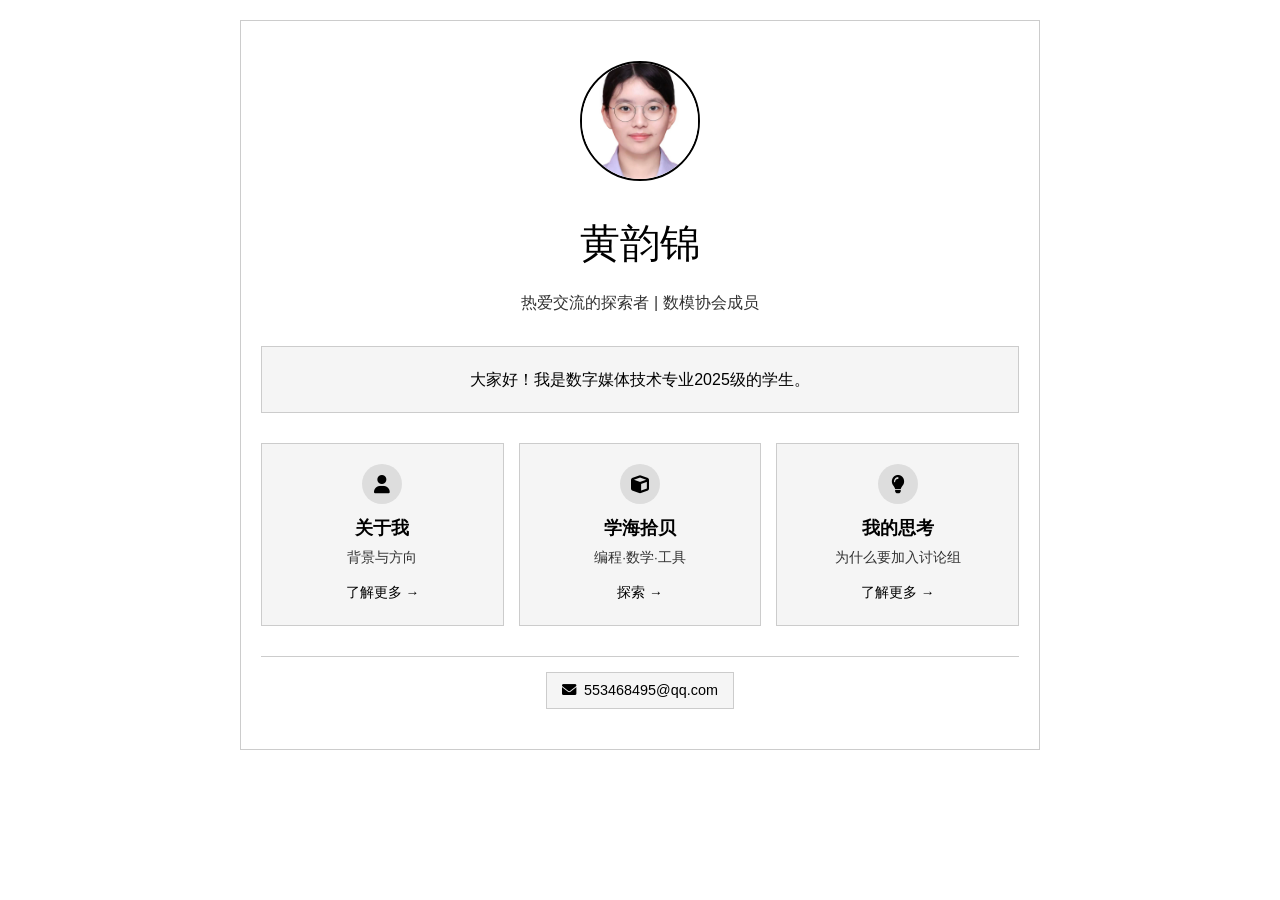
==== index.html @ 9736b28d "Add files via upload" ====
<!DOCTYPE html>
<html lang="zh-CN">
<head>
    <meta charset="UTF-8">
    <meta name="viewport" content="width=device-width, initial-scale=1.0">
    <title>主页 | 黄韵锦</title>
    <style>
        * { margin: 0; padding: 0; box-sizing: border-box; }
        body {
            font-family: -apple-system, BlinkMacSystemFont, 'Segoe UI', Roboto, sans-serif;
            line-height: 1.6;
            color: #000;
            background-color: #fff;
            padding: 20px;
            min-height: 100vh;
        }
        .container {
            max-width: 800px;
            margin: 0 auto;
            background-color: #fff;
            padding: 40px 20px;
            border: 1px solid #ccc;
        }
        .avatar-wrapper { text-align: center; margin-bottom: 30px; }
        .avatar {
            width: 120px; height: 120px; margin: 0 auto;
            border-radius: 50%; overflow: hidden;
            border: 2px solid #000;
        }
        .avatar-img { width: 100%; height: 100%; object-fit: cover; }
        .title-wrapper { text-align: center; margin-bottom: 15px; }
        h1 { font-size: 2.5rem; color: #000; margin-bottom: 5px; font-weight: normal; }
        .subtitle { text-align: center; color: #333; font-size: 1rem; margin-bottom: 30px; }
        .intro-card {
            background-color: #f5f5f5;
            padding: 20px;
            margin-bottom: 30px;
            border: 1px solid #ccc;
        }
        .intro-text { color: #000; text-align: center; }
        .nav-cards { display: grid; grid-template-columns: repeat(3, 1fr); gap: 15px; margin-bottom: 30px; }
        .nav-card {
            background-color: #f5f5f5;
            padding: 20px 15px;
            text-align: center;
            border: 1px solid #ccc;
            cursor: pointer;
        }
        .card-icon {
            width: 40px; height: 40px; margin: 0 auto 10px;
            background-color: #ddd;
            border-radius: 50%;
            display: flex; align-items: center; justify-content: center;
        }
        .card-icon i { font-size: 18px; color: #000; }
        .nav-card h3 { font-size: 1.1rem; margin-bottom: 5px; color: #000; }
        .nav-card p { font-size: 0.85rem; color: #333; margin-bottom: 10px; }
        .card-link { color: #000; font-size: 0.85rem; }
        .contact-info { text-align: center; margin-top: 30px; padding-top: 15px; border-top: 1px solid #ccc; }
        .email-display {
            display: inline-flex; align-items: center; gap: 8px;
            color: #000; font-size: 0.9rem;
            padding: 6px 15px; background-color: #f5f5f5;
            border: 1px solid #ccc;
        }
        .email-display i { color: #000; }
        @media (max-width: 600px) {
            .nav-cards { grid-template-columns: 1fr; }
            h1 { font-size: 2rem; }
        }
    </style>
    <link rel="stylesheet" href="https://cdnjs.cloudflare.com/ajax/libs/font-awesome/6.0.0/css/all.min.css">
</head>
<body>
    <div class="container">
        <div class="avatar-wrapper">
            <div class="avatar">
                <img src="images/avatar.jpg" alt="头像" class="avatar-img" onerror="this.style.display='none'; this.parentElement.innerHTML='<div style=display:flex;align-items:center;justify-content:center;width:100%;height:100%;background:#ddd;color:#000;font-size:48px>黄</div>'">
            </div>
        </div>
        <div class="title-wrapper">
            <h1>黄韵锦</h1>
        </div>
        <p class="subtitle">热爱交流的探索者 | 数模协会成员</p>
        <div class="intro-card">
            <p class="intro-text">大家好！我是数字媒体技术专业2025级的学生。</p>
        </div>
        <div class="nav-cards">
            <div class="nav-card" onclick="location.href='about.html'">
                <div class="card-icon"><i class="fas fa-user"></i></div>
                <h3>关于我</h3>
                <p>背景与方向</p>
                <span class="card-link">了解更多 →</span>
            </div>
            <div class="nav-card" onclick="location.href='skills.html'">
                <div class="card-icon"><i class="fas fa-cube"></i></div>
                <h3>学海拾贝</h3>
                <p>编程·数学·工具</p>
                <span class="card-link">探索 →</span>
            </div>
            <div class="nav-card" onclick="location.href='thinking.html'">
                <div class="card-icon"><i class="fas fa-lightbulb"></i></div>
                <h3>我的思考</h3>
                <p>为什么要加入讨论组</p>
                <span class="card-link">了解更多 →</span>
            </div>
        </div>
        <div class="contact-info">
            <div class="email-display">
                <i class="fas fa-envelope"></i>
                <span>553468495@qq.com</span>
            </div>
        </div>
    </div>
</body>
</html>
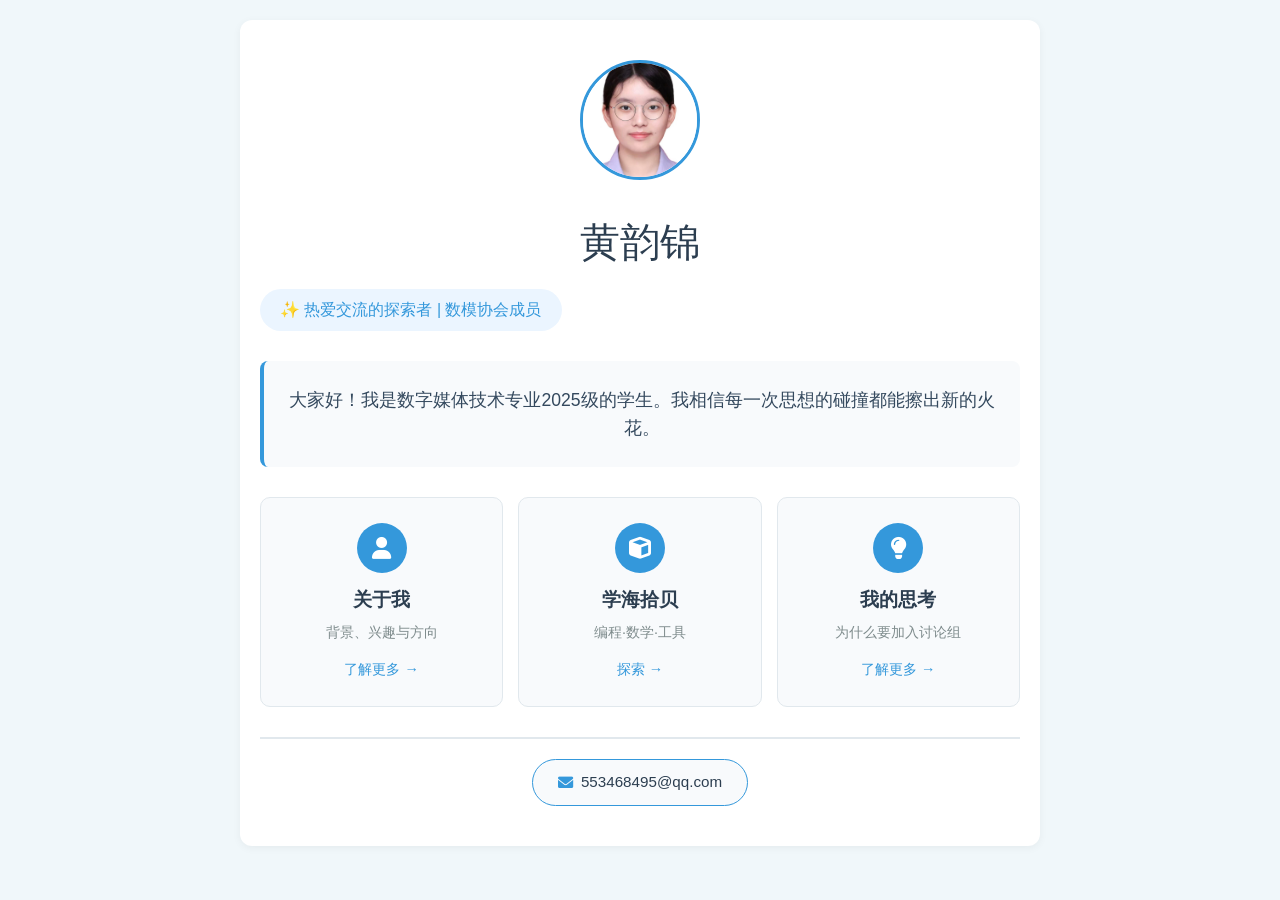
==== commit f406db45: "Add files via upload" ====
--- a/index.html
+++ b/index.html
@@ -9,61 +9,76 @@
         body {
             font-family: -apple-system, BlinkMacSystemFont, 'Segoe UI', Roboto, sans-serif;
             line-height: 1.6;
-            color: #000;
-            background-color: #fff;
+            color: #2c3e50;
+            background-color: #f0f7fa;
             padding: 20px;
             min-height: 100vh;
         }
         .container {
             max-width: 800px;
             margin: 0 auto;
-            background-color: #fff;
+            background-color: #ffffff;
             padding: 40px 20px;
-            border: 1px solid #ccc;
+            border-radius: 12px;
+            box-shadow: 0 2px 8px rgba(0,0,0,0.05);
         }
         .avatar-wrapper { text-align: center; margin-bottom: 30px; }
         .avatar {
             width: 120px; height: 120px; margin: 0 auto;
             border-radius: 50%; overflow: hidden;
-            border: 2px solid #000;
+            border: 3px solid #3498db;
         }
         .avatar-img { width: 100%; height: 100%; object-fit: cover; }
         .title-wrapper { text-align: center; margin-bottom: 15px; }
-        h1 { font-size: 2.5rem; color: #000; margin-bottom: 5px; font-weight: normal; }
-        .subtitle { text-align: center; color: #333; font-size: 1rem; margin-bottom: 30px; }
+        h1 { font-size: 2.5rem; color: #2c3e50; margin-bottom: 5px; font-weight: 500; }
+        .subtitle { 
+            text-align: center; 
+            color: #3498db; 
+            font-size: 1rem; 
+            margin-bottom: 30px;
+            background-color: #ebf5ff;
+            padding: 8px 20px;
+            border-radius: 30px;
+            display: inline-block;
+            margin-left: auto;
+            margin-right: auto;
+            width: auto;
+        }
         .intro-card {
-            background-color: #f5f5f5;
-            padding: 20px;
+            background-color: #f8fafc;
+            padding: 25px;
             margin-bottom: 30px;
-            border: 1px solid #ccc;
+            border-left: 4px solid #3498db;
+            border-radius: 8px;
         }
-        .intro-text { color: #000; text-align: center; }
+        .intro-text { color: #34495e; text-align: center; font-size: 1.1rem; }
         .nav-cards { display: grid; grid-template-columns: repeat(3, 1fr); gap: 15px; margin-bottom: 30px; }
         .nav-card {
-            background-color: #f5f5f5;
-            padding: 20px 15px;
+            background-color: #f8fafc;
+            padding: 25px 15px;
             text-align: center;
-            border: 1px solid #ccc;
-            cursor: pointer;
+            border: 1px solid #e1e8ed;
+            border-radius: 10px;
         }
         .card-icon {
-            width: 40px; height: 40px; margin: 0 auto 10px;
-            background-color: #ddd;
+            width: 50px; height: 50px; margin: 0 auto 12px;
+            background-color: #3498db;
             border-radius: 50%;
             display: flex; align-items: center; justify-content: center;
         }
-        .card-icon i { font-size: 18px; color: #000; }
-        .nav-card h3 { font-size: 1.1rem; margin-bottom: 5px; color: #000; }
-        .nav-card p { font-size: 0.85rem; color: #333; margin-bottom: 10px; }
-        .card-link { color: #000; font-size: 0.85rem; }
-        .contact-info { text-align: center; margin-top: 30px; padding-top: 15px; border-top: 1px solid #ccc; }
+        .card-icon i { font-size: 22px; color: white; }
+        .nav-card h3 { font-size: 1.2rem; margin-bottom: 5px; color: #2c3e50; }
+        .nav-card p { font-size: 0.9rem; color: #7f8c8d; margin-bottom: 12px; }
+        .card-link { color: #3498db; font-size: 0.9rem; font-weight: 500; }
+        .contact-info { text-align: center; margin-top: 30px; padding-top: 20px; border-top: 2px solid #e1e8ed; }
         .email-display {
             display: inline-flex; align-items: center; gap: 8px;
-            color: #000; font-size: 0.9rem;
-            padding: 6px 15px; background-color: #f5f5f5;
-            border: 1px solid #ccc;
+            color: #2c3e50; font-size: 0.95rem;
+            padding: 10px 25px; background-color: #f8fafc;
+            border: 1px solid #3498db;
+            border-radius: 40px;
         }
-        .email-display i { color: #000; }
+        .email-display i { color: #3498db; }
         @media (max-width: 600px) {
             .nav-cards { grid-template-columns: 1fr; }
             h1 { font-size: 2rem; }
@@ -75,21 +90,21 @@
     <div class="container">
         <div class="avatar-wrapper">
             <div class="avatar">
-                <img src="images/avatar.jpg" alt="头像" class="avatar-img" onerror="this.style.display='none'; this.parentElement.innerHTML='<div style=display:flex;align-items:center;justify-content:center;width:100%;height:100%;background:#ddd;color:#000;font-size:48px>黄</div>'">
+                <img src="images/avatar.jpg" alt="头像" class="avatar-img" onerror="this.style.display='none'; this.parentElement.innerHTML='<div style=display:flex;align-items:center;justify-content:center;width:100%;height:100%;background:#3498db;color:white;font-size:48px>黄</div>'">
             </div>
         </div>
         <div class="title-wrapper">
             <h1>黄韵锦</h1>
         </div>
-        <p class="subtitle">热爱交流的探索者 | 数模协会成员</p>
+        <p class="subtitle">✨ 热爱交流的探索者 | 数模协会成员</p>
         <div class="intro-card">
-            <p class="intro-text">大家好！我是数字媒体技术专业2025级的学生。</p>
+            <p class="intro-text">大家好！我是数字媒体技术专业2025级的学生。我相信每一次思想的碰撞都能擦出新的火花。</p>
         </div>
         <div class="nav-cards">
             <div class="nav-card" onclick="location.href='about.html'">
                 <div class="card-icon"><i class="fas fa-user"></i></div>
                 <h3>关于我</h3>
-                <p>背景与方向</p>
+                <p>背景、兴趣与方向</p>
                 <span class="card-link">了解更多 →</span>
             </div>
             <div class="nav-card" onclick="location.href='skills.html'">
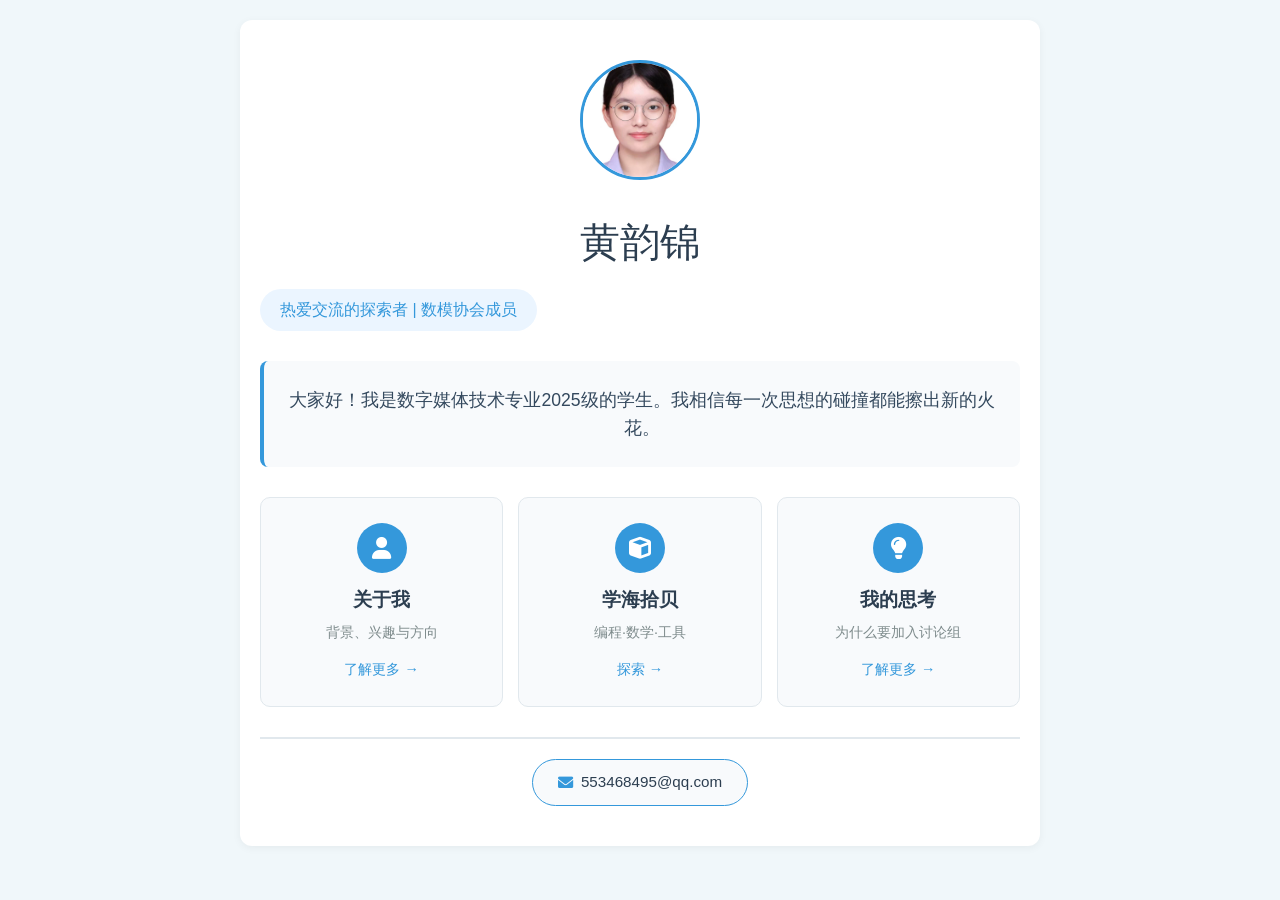
==== commit ef5bde66: "Update index.html" ====
--- a/index.html
+++ b/index.html
@@ -96,7 +96,7 @@
         <div class="title-wrapper">
             <h1>黄韵锦</h1>
         </div>
-        <p class="subtitle">✨ 热爱交流的探索者 | 数模协会成员</p>
+        <p class="subtitle">热爱交流的探索者 | 数模协会成员</p>
         <div class="intro-card">
             <p class="intro-text">大家好！我是数字媒体技术专业2025级的学生。我相信每一次思想的碰撞都能擦出新的火花。</p>
         </div>
@@ -128,4 +128,5 @@
         </div>
     </div>
 </body>
-</html>+
+</html>
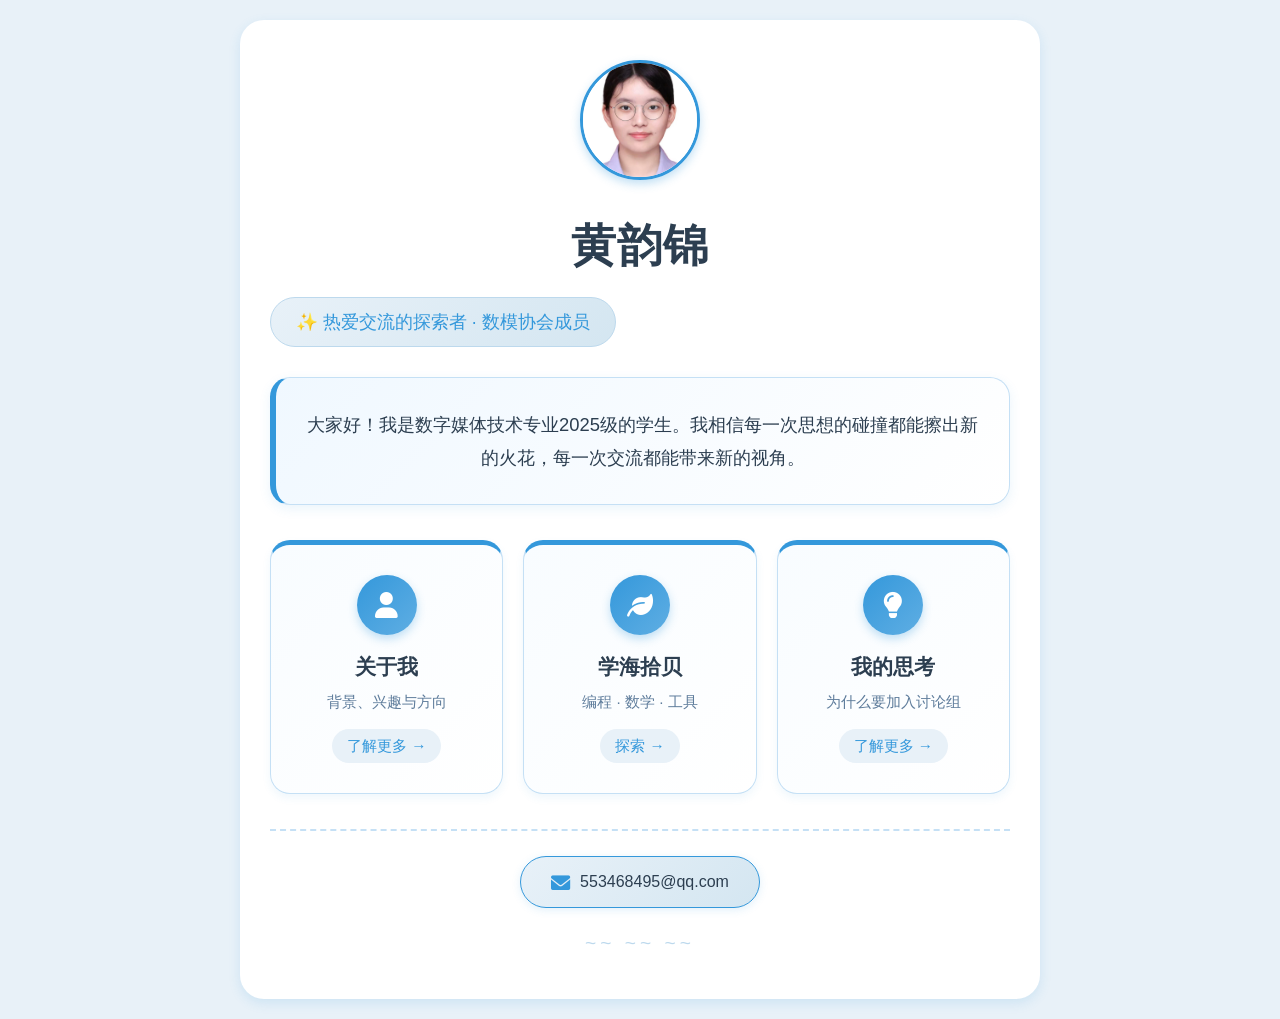
==== commit 3c1b9637: "Update index.html" ====
--- a/index.html
+++ b/index.html
@@ -10,96 +10,186 @@
             font-family: -apple-system, BlinkMacSystemFont, 'Segoe UI', Roboto, sans-serif;
             line-height: 1.6;
             color: #2c3e50;
-            background-color: #f0f7fa;
+            background-color: #e8f1f8;  /* 更柔和的浅蓝色背景 */
             padding: 20px;
             min-height: 100vh;
         }
         .container {
             max-width: 800px;
             margin: 0 auto;
-            background-color: #ffffff;
-            padding: 40px 20px;
-            border-radius: 12px;
-            box-shadow: 0 2px 8px rgba(0,0,0,0.05);
-        }
+            background-color: #ffffff;  /* 卡片保持白色，更有层次感 */
+            padding: 40px 30px;
+            border-radius: 24px;
+            box-shadow: 0 4px 12px rgba(52, 152, 219, 0.15);
+        }
+        
+        /* 头像区域 */
         .avatar-wrapper { text-align: center; margin-bottom: 30px; }
         .avatar {
             width: 120px; height: 120px; margin: 0 auto;
             border-radius: 50%; overflow: hidden;
             border: 3px solid #3498db;
+            box-shadow: 0 4px 10px rgba(52, 152, 219, 0.3);
         }
         .avatar-img { width: 100%; height: 100%; object-fit: cover; }
+        
+        /* 标题区域 */
         .title-wrapper { text-align: center; margin-bottom: 15px; }
-        h1 { font-size: 2.5rem; color: #2c3e50; margin-bottom: 5px; font-weight: 500; }
+        h1 { 
+            font-size: 2.8rem; 
+            color: #2c3e50; 
+            margin-bottom: 5px; 
+            font-weight: 600;
+            letter-spacing: 1px;
+        }
         .subtitle { 
             text-align: center; 
             color: #3498db; 
-            font-size: 1rem; 
+            font-size: 1.1rem; 
             margin-bottom: 30px;
-            background-color: #ebf5ff;
-            padding: 8px 20px;
-            border-radius: 30px;
+            background: linear-gradient(135deg, #e8f1f8 0%, #d4e6f1 100%);
+            padding: 10px 25px;
+            border-radius: 40px;
             display: inline-block;
             margin-left: auto;
             margin-right: auto;
-            width: auto;
-        }
+            font-weight: 500;
+            border: 1px solid #bdd9ed;
+        }
+        
+        /* 简介卡片 - 浅蓝色调 */
         .intro-card {
-            background-color: #f8fafc;
-            padding: 25px;
-            margin-bottom: 30px;
-            border-left: 4px solid #3498db;
-            border-radius: 8px;
-        }
-        .intro-text { color: #34495e; text-align: center; font-size: 1.1rem; }
-        .nav-cards { display: grid; grid-template-columns: repeat(3, 1fr); gap: 15px; margin-bottom: 30px; }
+            background: linear-gradient(135deg, #f0f8ff 0%, #ffffff 100%);
+            padding: 30px;
+            margin-bottom: 35px;
+            border: 1px solid #c5e0f5;
+            border-radius: 20px;
+            border-left: 6px solid #3498db;
+            box-shadow: 0 4px 12px rgba(52, 152, 219, 0.1);
+        }
+        .intro-text { 
+            color: #2c3e50; 
+            text-align: center; 
+            font-size: 1.15rem;
+            line-height: 1.8;
+            font-weight: 400;
+        }
+        
+        /* 导航卡片 - 浅蓝色调 */
+        .nav-cards { 
+            display: grid; 
+            grid-template-columns: repeat(3, 1fr); 
+            gap: 20px; 
+            margin-bottom: 35px; 
+        }
         .nav-card {
-            background-color: #f8fafc;
-            padding: 25px 15px;
+            background: linear-gradient(135deg, #f8fcff 0%, #ffffff 100%);
+            padding: 30px 20px;
             text-align: center;
-            border: 1px solid #e1e8ed;
-            border-radius: 10px;
-        }
+            border: 1px solid #c5e0f5;
+            border-radius: 20px;
+            border-top: 5px solid #3498db;
+            box-shadow: 0 4px 8px rgba(52, 152, 219, 0.08);
+            transition: all 0.2s ease;
+        }
+        .nav-card:hover {
+            box-shadow: 0 8px 16px rgba(52, 152, 219, 0.15);
+            border-color: #3498db;
+            background: linear-gradient(135deg, #ffffff 0%, #f0f8ff 100%);
+        }
+        
         .card-icon {
-            width: 50px; height: 50px; margin: 0 auto 12px;
-            background-color: #3498db;
+            width: 60px; height: 60px; margin: 0 auto 15px;
+            background: linear-gradient(135deg, #3498db, #5faee3);
             border-radius: 50%;
             display: flex; align-items: center; justify-content: center;
-        }
-        .card-icon i { font-size: 22px; color: white; }
-        .nav-card h3 { font-size: 1.2rem; margin-bottom: 5px; color: #2c3e50; }
-        .nav-card p { font-size: 0.9rem; color: #7f8c8d; margin-bottom: 12px; }
-        .card-link { color: #3498db; font-size: 0.9rem; font-weight: 500; }
-        .contact-info { text-align: center; margin-top: 30px; padding-top: 20px; border-top: 2px solid #e1e8ed; }
+            box-shadow: 0 4px 10px rgba(52, 152, 219, 0.3);
+        }
+        .card-icon i { font-size: 26px; color: white; }
+        .nav-card h3 { 
+            font-size: 1.3rem; 
+            margin-bottom: 8px; 
+            color: #2c3e50;
+            font-weight: 600;
+        }
+        .nav-card p { 
+            font-size: 0.95rem; 
+            color: #5f7d9c; 
+            margin-bottom: 15px; 
+            line-height: 1.5;
+        }
+        .card-link { 
+            color: #3498db; 
+            font-size: 0.95rem; 
+            font-weight: 500;
+            display: inline-block;
+            padding: 5px 15px;
+            background-color: #e8f1f8;
+            border-radius: 30px;
+            transition: all 0.2s ease;
+        }
+        .nav-card:hover .card-link {
+            background-color: #3498db;
+            color: white;
+        }
+        
+        /* 联系方式 - 浅蓝色调 */
+        .contact-info { 
+            text-align: center; 
+            margin-top: 35px; 
+            padding-top: 25px; 
+            border-top: 2px dashed #c5e0f5;
+        }
         .email-display {
-            display: inline-flex; align-items: center; gap: 8px;
-            color: #2c3e50; font-size: 0.95rem;
-            padding: 10px 25px; background-color: #f8fafc;
+            display: inline-flex; align-items: center; gap: 10px;
+            color: #2c3e50; font-size: 1rem;
+            padding: 12px 30px; 
+            background: linear-gradient(135deg, #e8f1f8 0%, #d4e6f1 100%);
             border: 1px solid #3498db;
-            border-radius: 40px;
-        }
-        .email-display i { color: #3498db; }
+            border-radius: 50px;
+            box-shadow: 0 2px 8px rgba(52, 152, 219, 0.15);
+        }
+        .email-display i { color: #3498db; font-size: 1.2rem; }
+        
+        /* 装饰性波浪 - 极简点缀 */
+        .wave-decoration {
+            text-align: center;
+            margin-top: 20px;
+            color: #bdd9ed;
+            font-size: 1.2rem;
+            letter-spacing: 4px;
+        }
+        
         @media (max-width: 600px) {
             .nav-cards { grid-template-columns: 1fr; }
-            h1 { font-size: 2rem; }
+            h1 { font-size: 2.2rem; }
+            .container { padding: 25px 20px; }
+            .subtitle { font-size: 1rem; padding: 8px 20px; }
         }
     </style>
     <link rel="stylesheet" href="https://cdnjs.cloudflare.com/ajax/libs/font-awesome/6.0.0/css/all.min.css">
 </head>
 <body>
     <div class="container">
+        <!-- 头像区域 -->
         <div class="avatar-wrapper">
             <div class="avatar">
                 <img src="images/avatar.jpg" alt="头像" class="avatar-img" onerror="this.style.display='none'; this.parentElement.innerHTML='<div style=display:flex;align-items:center;justify-content:center;width:100%;height:100%;background:#3498db;color:white;font-size:48px>黄</div>'">
             </div>
         </div>
+        
+        <!-- 标题 -->
         <div class="title-wrapper">
             <h1>黄韵锦</h1>
         </div>
-        <p class="subtitle">热爱交流的探索者 | 数模协会成员</p>
+        <p class="subtitle">✨ 热爱交流的探索者 · 数模协会成员</p>
+        
+        <!-- 简介卡片 -->
         <div class="intro-card">
-            <p class="intro-text">大家好！我是数字媒体技术专业2025级的学生。我相信每一次思想的碰撞都能擦出新的火花。</p>
-        </div>
+            <p class="intro-text">大家好！我是数字媒体技术专业2025级的学生。我相信每一次思想的碰撞都能擦出新的火花，每一次交流都能带来新的视角。</p>
+        </div>
+        
+        <!-- 导航卡片 -->
         <div class="nav-cards">
             <div class="nav-card" onclick="location.href='about.html'">
                 <div class="card-icon"><i class="fas fa-user"></i></div>
@@ -108,9 +198,9 @@
                 <span class="card-link">了解更多 →</span>
             </div>
             <div class="nav-card" onclick="location.href='skills.html'">
-                <div class="card-icon"><i class="fas fa-cube"></i></div>
+                <div class="card-icon"><i class="fas fa-leaf"></i></div>
                 <h3>学海拾贝</h3>
-                <p>编程·数学·工具</p>
+                <p>编程 · 数学 · 工具</p>
                 <span class="card-link">探索 →</span>
             </div>
             <div class="nav-card" onclick="location.href='thinking.html'">
@@ -120,13 +210,18 @@
                 <span class="card-link">了解更多 →</span>
             </div>
         </div>
+        
+        <!-- 联系方式 -->
         <div class="contact-info">
             <div class="email-display">
                 <i class="fas fa-envelope"></i>
                 <span>553468495@qq.com</span>
             </div>
         </div>
+        
+        <!-- 极简装饰 -->
+        <div class="wave-decoration">~~ ~~ ~~</div>
     </div>
 </body>
+</html>
 
-</html>
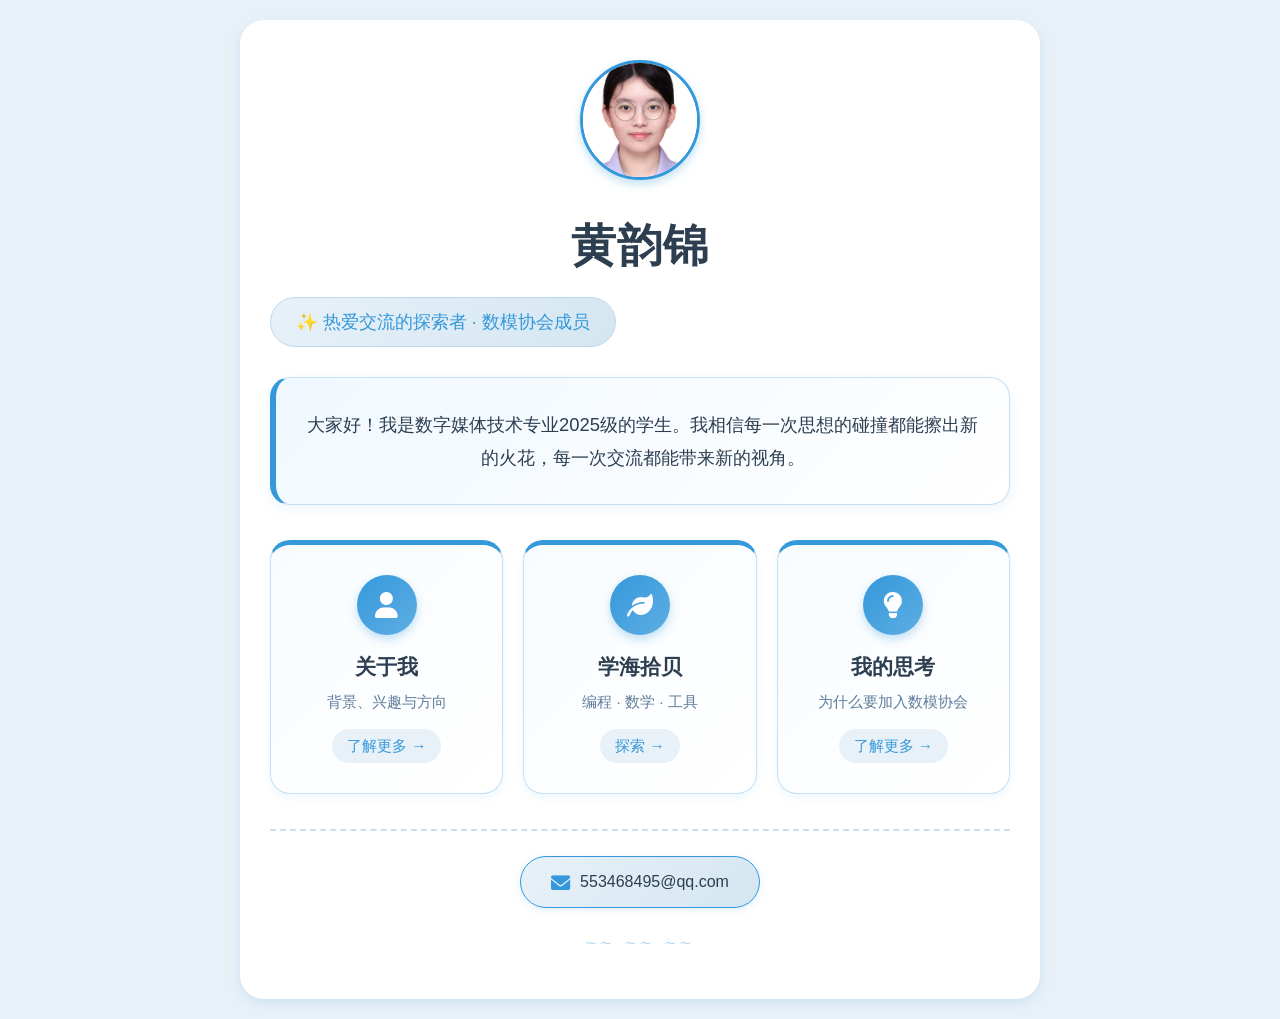
==== commit e9104cad: "Update index.html" ====
--- a/index.html
+++ b/index.html
@@ -206,7 +206,7 @@
             <div class="nav-card" onclick="location.href='thinking.html'">
                 <div class="card-icon"><i class="fas fa-lightbulb"></i></div>
                 <h3>我的思考</h3>
-                <p>为什么要加入讨论组</p>
+                <p>为什么要加入数模协会</p>
                 <span class="card-link">了解更多 →</span>
             </div>
         </div>
